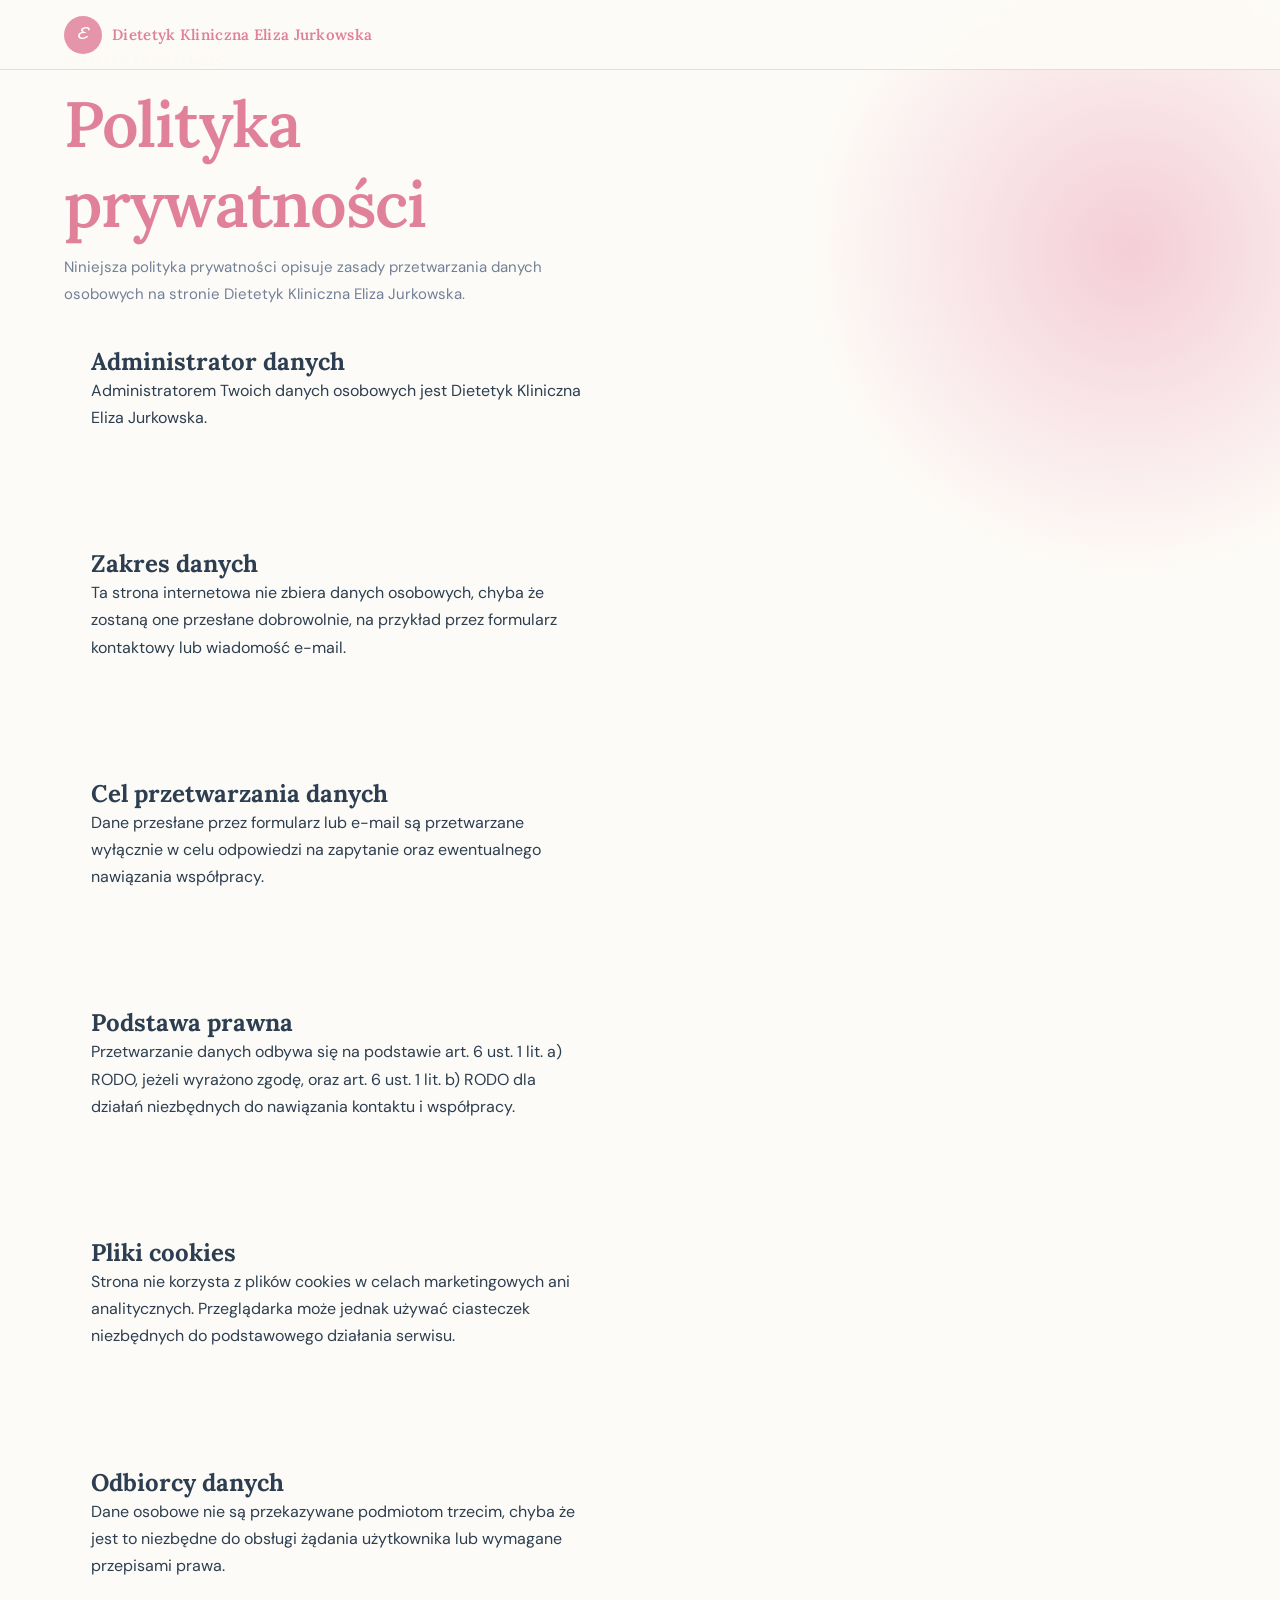
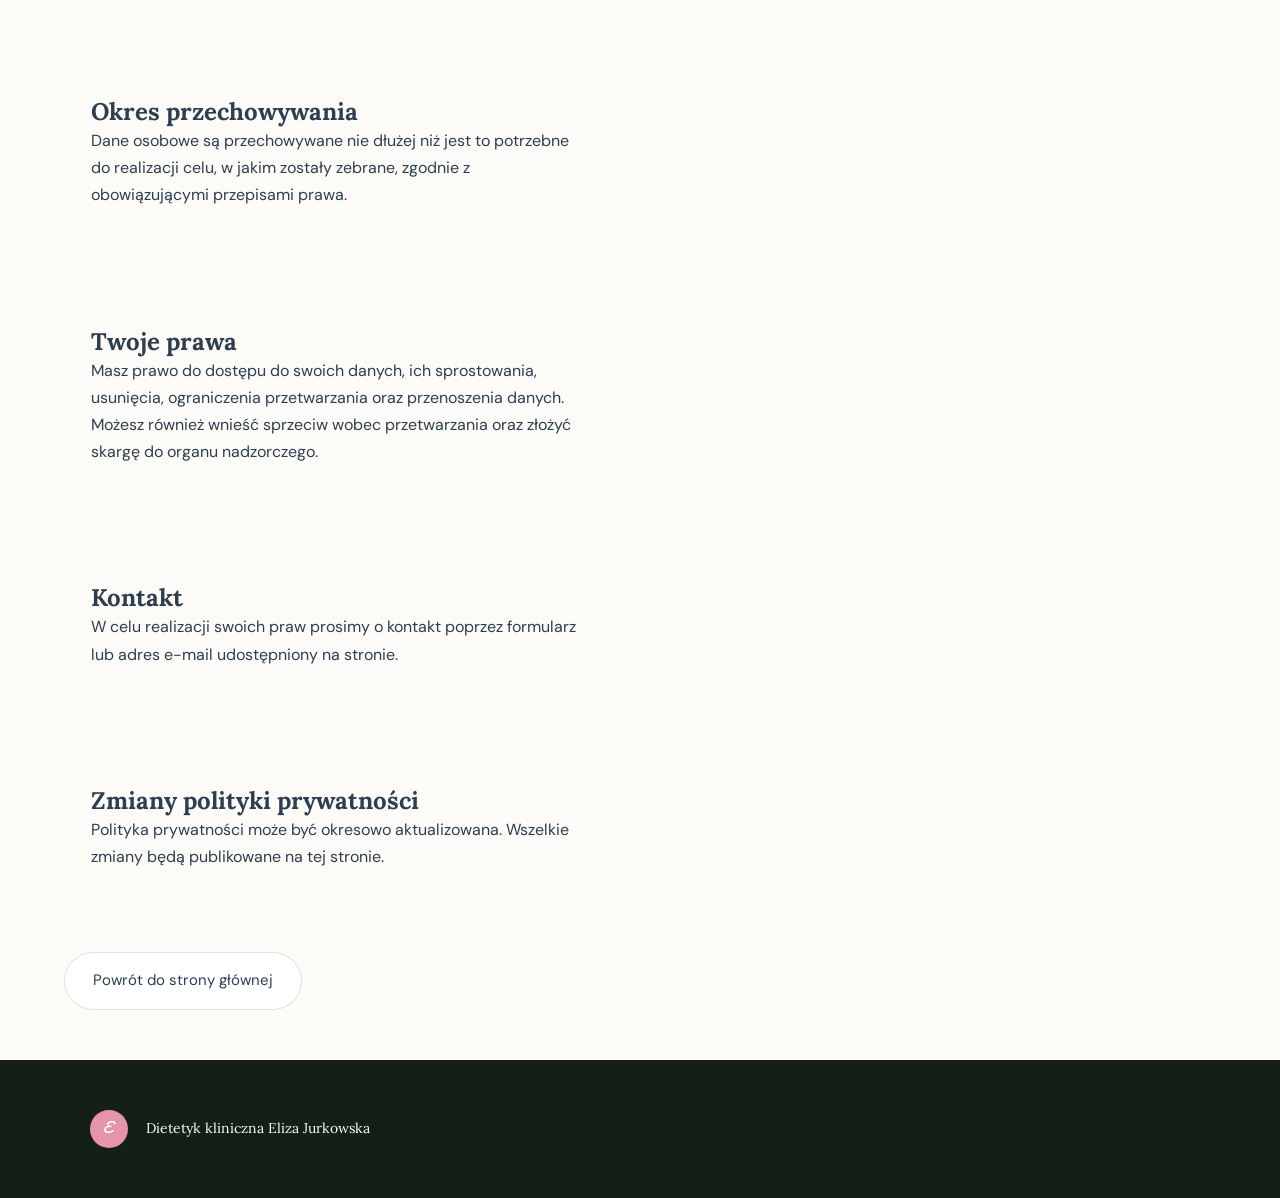
==== polityka-prywatnosci.html @ 7167eb33 "polityka prywatnosci" ====
<!DOCTYPE html>
<html lang="pl">
<head>
  <meta charset="UTF-8">
  <meta name="viewport" content="width=device-width, initial-scale=1.0">
  <title>Polityka prywatności | Dietetyk Kliniczna Eliza Jurkowska</title>
  <link rel="preconnect" href="https://fonts.googleapis.com">
  <link rel="preconnect" href="https://fonts.gstatic.com" crossorigin>
  <link href="https://fonts.googleapis.com/css2?family=Lora:ital,wght@0,400;0,500;0,600;0,700;1,400;1,600&family=DM+Sans:wght@300;400;500&display=swap" rel="stylesheet">
  <link href="https://fonts.googleapis.com/css2?family=Damion&family=Raleway:ital,wght@0,100..900;1,100..900&display=swap" rel="stylesheet">
  <link rel="stylesheet" href="styles.css">
  <style>
    main.hero {
      padding-top: 50px;
      padding-bottom: 50px;
    }
    main.hero section {
      padding: 50px 5%;
    }
    main.hero section:first-of-type {
      padding-top: 0;
    }
  </style>
</head>
<body>
  <nav>
    <a href="index.html" class="nav-logo">
      <div class="nav-logo-mark"><div class="nav-logo-mark-letter">E</div></div>
      <span class="nav-logo-text">Dietetyk Kliniczna Eliza Jurkowska</span>
    </a>
  </nav>

  <main class="hero" style="padding-top: 50px; padding-bottom: 50px; background: #fdfbf7;">
    <div class="hero-content" style="max-width: 900px; margin: 0 auto; text-align: left;">
      <p class="section-eyebrow">Polityka prywatności</p>
      <h1>Polityka prywatności</h1>
      <p class="hero-desc">Niniejsza polityka prywatności opisuje zasady przetwarzania danych osobowych na stronie Dietetyk Kliniczna Eliza Jurkowska.</p>

      <section style="margin-top: 40px;">
        <h2>Administrator danych</h2>
        <p>Administratorem Twoich danych osobowych jest Dietetyk Kliniczna Eliza Jurkowska.</p>
      </section>

      <section style="margin-top: 18px;">
        <h2>Zakres danych</h2>
        <p>Ta strona internetowa nie zbiera danych osobowych, chyba że zostaną one przesłane dobrowolnie, na przykład przez formularz kontaktowy lub wiadomość e-mail.</p>
      </section>

      <section style="margin-top: 18px;">
        <h2>Cel przetwarzania danych</h2>
        <p>Dane przesłane przez formularz lub e-mail są przetwarzane wyłącznie w celu odpowiedzi na zapytanie oraz ewentualnego nawiązania współpracy.</p>
      </section>

      <section style="margin-top: 18px;">
        <h2>Podstawa prawna</h2>
        <p>Przetwarzanie danych odbywa się na podstawie art. 6 ust. 1 lit. a) RODO, jeżeli wyrażono zgodę, oraz art. 6 ust. 1 lit. b) RODO dla działań niezbędnych do nawiązania kontaktu i współpracy.</p>
      </section>

      <section style="margin-top: 18px;">
        <h2>Pliki cookies</h2>
        <p>Strona nie korzysta z plików cookies w celach marketingowych ani analitycznych. Przeglądarka może jednak używać ciasteczek niezbędnych do podstawowego działania serwisu.</p>
      </section>

      <section style="margin-top: 18px;">
        <h2>Odbiorcy danych</h2>
        <p>Dane osobowe nie są przekazywane podmiotom trzecim, chyba że jest to niezbędne do obsługi żądania użytkownika lub wymagane przepisami prawa.</p>
      </section>

      <section style="margin-top: 18px;">
        <h2>Okres przechowywania</h2>
        <p>Dane osobowe są przechowywane nie dłużej niż jest to potrzebne do realizacji celu, w jakim zostały zebrane, zgodnie z obowiązującymi przepisami prawa.</p>
      </section>

      <section style="margin-top: 18px;">
        <h2>Twoje prawa</h2>
        <p>Masz prawo do dostępu do swoich danych, ich sprostowania, usunięcia, ograniczenia przetwarzania oraz przenoszenia danych. Możesz również wnieść sprzeciw wobec przetwarzania oraz złożyć skargę do organu nadzorczego.</p>
      </section>

      <section style="margin-top: 18px;">
        <h2>Kontakt</h2>
        <p>W celu realizacji swoich praw prosimy o kontakt poprzez formularz lub adres e-mail udostępniony na stronie.</p>
      </section>

      <section style="margin-top: 18px;">
        <h2>Zmiany polityki prywatności</h2>
        <p>Polityka prywatności może być okresowo aktualizowana. Wszelkie zmiany będą publikowane na tej stronie.</p>
      </section>

      <a href="index.html" class="btn-secondary" style="margin-top: 32px; display: inline-flex;">Powrót do strony głównej</a>
    </div>
  </main>

  <footer>
    <div class="footer-inner">
      <a href="index.html" class="footer-logo">
        <div class="nav-logo-mark"><div class="nav-logo-mark-letter">E</div></div>
        <span style="font-family: 'Lora', serif; font-size: 14px; margin-left: 8px;">Dietetyk kliniczna Eliza Jurkowska</span>
      </a>
    </div>
  </footer>
</body>
</html>
---- styles.css ----
*, *::before, *::after { box-sizing: border-box; margin: 0; padding: 0; }

  :root {
    --cream: #FDFBF7;
    --sage-light: #f5e9ec;
    --sage: #F4CED7;
    --sage-mid: #c99fa9;
    --bottle: #E694A9;
    --bottle-dark: #e08199;
    --charcoal: #2C3E50;
    --charcoal-light: #4A5568;
    --text-muted: #718096;
    --border: rgba(42,74,52,0.15);
    --white: #ffffff;
  }

  html { scroll-behavior: smooth; }

  body {
    font-family: 'DM Sans', sans-serif;
    background: var(--cream);
    color: var(--charcoal);
    font-size: 16px;
    line-height: 1.7;
    overflow-x: hidden;
  }

  h1, h2, h3, h4 {
    font-family: 'Lora', serif;
    line-height: 1.25;
  }

  /* NAV */
  nav {
    position: fixed;
    top: 0; left: 0; right: 0;
    z-index: 100;
    background: rgba(253,251,247,0.92);
    backdrop-filter: blur(12px);
    border-bottom: 1px solid var(--border);
    padding: 0 5%;
    height: 70px;
    display: flex;
    align-items: center;
    justify-content: space-between;
  }

  .nav-logo {
    display: flex;
    align-items: center;
    gap: 10px;
    text-decoration: none;
    color: var(--bottle-dark);
  }

  .nav-logo-mark {
    width: 38px;
    height: 38px;
    background: var(--bottle);
    border-radius: 50%;
    display: flex;
    align-items: center;
    justify-content: center;
    color: white;
    font-family: 'Damion', cursive;
    font-size: 16px;
    /* font-weight: 600; */
    letter-spacing: -0.5px;
    flex-shrink: 0;
  }

  .nav-logo-mark-letter {
        transform: translateX(-2px);
  }

  .nav-logo-text {
    font-family: 'Lora', serif;
    font-size: 15px;
    font-weight: 600;
    color: var(--bottle-dark);
    letter-spacing: 0.02em;
  }

  .nav-hamburger {
    display: none;
    flex-direction: column;
    gap: 5px;
    background: none;
    border: none;
    cursor: pointer;
    padding: 0;
    width: 24px;
    height: 24px;
  }

  .nav-hamburger span {
    width: 100%;
    height: 2px;
    background: var(--bottle-dark);
    border-radius: 2px;
    transition: all 0.3s ease;
  }

  .nav-hamburger.active span:nth-child(1) {
    transform: rotate(45deg) translateY(10px);
  }

  .nav-hamburger.active span:nth-child(2) {
    opacity: 0;
  }

  .nav-hamburger.active span:nth-child(3) {
    transform: rotate(-45deg) translateY(-10px);
  }

  .nav-links {
    display: flex;
    gap: 36px;
    list-style: none;
  }

  .nav-links a {
    text-decoration: none;
    color: var(--charcoal-light);
    font-size: 14px;
    font-weight: 400;
    letter-spacing: 0.02em;
    transition: color 0.2s;
  }

  .nav-links a:hover { color: var(--bottle); }

  .nav-cta {
    background: var(--bottle-dark);
    color: white !important;
    padding: 10px 22px;
    border-radius: 50px;
    font-size: 14px;
    font-weight: 500;
    text-decoration: none;
    transition: background 0.2s, transform 0.15s;
    letter-spacing: 0.02em;
  }

  .nav-cta:hover {
    background: var(--bottle);
    transform: translateY(-1px);
    color: white !important;
  }

  /* HERO */
  .hero {
    min-height: 100vh;
    display: grid;
    grid-template-columns: 1fr 1fr;
    align-items: center;
    padding: 100px 5% 60px;
    gap: 60px;
    position: relative;
    overflow: hidden;
  }

  .hero::before {
    content: '';
    position: absolute;
    top: -100px;
    right: -200px;
    width: 700px;
    height: 700px;
    background: radial-gradient(circle, #F4CED7 0%, transparent 65%);
    z-index: 0;
    pointer-events: none;
  }

  .hero-content {
    position: relative;
    z-index: 1;
  }

  .hero-badge {
    display: inline-flex;
    align-items: center;
    gap: 8px;
    background: #e8f0e6;
    color: var(--bottle);
    font-size: 13px;
    font-weight: 500;
    padding: 7px 14px;
    border-radius: 50px;
    margin-bottom: 28px;
    letter-spacing: 0.02em;
  }

  .hero-badge-dot {
    width: 7px;
    height: 7px;
    background: var(--sage-mid);
    border-radius: 50%;
    animation: pulse 2s infinite;
  }

  @keyframes pulse {
    0%, 100% { opacity: 1; transform: scale(1); }
    50% { opacity: 0.5; transform: scale(0.8); }
  }

  .hero h1 {
    font-size: clamp(42px, 5vw, 64px);
    color: var(--bottle-dark);
    font-weight: 600;
    margin-bottom: 10px;
    letter-spacing: -0.02em;
  }

  .hero h1 em {
    color: var(--sage-mid);
    font-style: italic;
    font-weight: 600;
  }

  .hero-subtitle {
    font-size: 17px;
    font-weight: 500;
    color: var(--charcoal);
    margin-bottom: 10px;
    line-height: 1.5;
  }

  .hero-desc {
    font-size: 15px;
    color: var(--text-muted);
    margin-bottom: 36px;
    max-width: 480px;
    line-height: 1.75;
  }

  .hero-tags {
    display: flex;
    gap: 8px;
    flex-wrap: wrap;
    margin-bottom: 36px;
  }

  .hero-tag {
    background: var(--white);
    border: 1px solid var(--border);
    color: var(--charcoal-light);
    font-size: 13px;
    padding: 5px 12px;
    border-radius: 50px;
    font-weight: 400;
  }

  .hero-buttons {
    display: flex;
    gap: 14px;
    flex-wrap: wrap;
  }

  .btn-primary {
    display: inline-flex;
    align-items: center;
    gap: 8px;
    background: var(--bottle);
    color: white;
    text-decoration: none;
    padding: 15px 30px;
    border-radius: 50px;
    font-size: 15px;
    font-weight: 500;
    transition: all 0.2s;
    letter-spacing: 0.01em;
  }

  .btn-primary:hover {
    background: var(--bottle-dark);
    transform: translateY(-2px);
    box-shadow: 0 8px 24px rgba(42,74,52,0.25);
  }

  .btn-primary svg { transition: transform 0.2s; }
  .btn-primary:hover svg { transform: translateX(3px); }

  .btn-secondary {
    display: inline-flex;
    align-items: center;
    background: transparent;
    color: var(--charcoal);
    text-decoration: none;
    padding: 15px 28px;
    border-radius: 50px;
    font-size: 15px;
    font-weight: 400;
    border: 1px solid var(--border);
    transition: all 0.2s;
    background: var(--white);
  }

  .btn-secondary:hover {
    border-color: var(--sage-mid);
    color: var(--bottle);
  }

  .hero-image-wrap {
    position: relative;
    z-index: 1;
    display: flex;
    justify-content: center;
  }

  .hero-photo-container {
    position: relative;
    width: 100%;
    max-width: 520px;
  }

  .hero-photo {
    width: 100%;
    border-radius: 24px;
    display: block;
    object-fit: cover;
    aspect-ratio: 4/5;
    filter: saturate(0.9);
  }

  .hero-photo-placeholder {
    width: 100%;
    aspect-ratio: 4/5;
    border-radius: 24px;
    background: linear-gradient(145deg, #d8e8d4, #c2d9bd);
    display: flex;
    flex-direction: column;
    align-items: center;
    justify-content: center;
    color: var(--bottle);
    gap: 12px;
  }

  .hero-photo-placeholder svg { opacity: 0.5; }

  .hero-photo-placeholder p {
    font-size: 13px;
    opacity: 0.6;
    font-family: 'DM Sans', sans-serif;
  }

  .hero-card {
    position: absolute;
    bottom: 28px;
    left: -28px;
    background: white;
    border-radius: 16px;
    padding: 14px 18px;
    display: flex;
    align-items: center;
    gap: 12px;
    box-shadow: 0 8px 32px rgba(0,0,0,0.10);
    min-width: 200px;
  }

  .hero-card-icon {
    width: 40px;
    height: 40px;
    background: #e8f0e6;
    border-radius: 10px;
    display: flex;
    align-items: center;
    justify-content: center;
    flex-shrink: 0;
  }

  .hero-card-icon svg { width: 20px; height: 20px; color: var(--bottle); }

  .hero-card-title {
    font-size: 13px;
    font-weight: 500;
    color: var(--charcoal);
    line-height: 1.3;
  }

  .hero-card-sub {
    font-size: 12px;
    color: var(--text-muted);
  }

  .hero-stats {
    position: absolute;
    bottom: 28px;
    left: -28px;
    background: var(--bottle-dark);
    color: white;
    border-radius: 16px;
    padding: 16px 20px;
    text-align: center;
    box-shadow: 0 8px 32px rgba(0,0,0,0.18);
  }

  .hero-stats-num {
    font-family: 'Lora', serif;
    font-size: 28px;
    font-weight: 600;
    line-height: 1;
  }

  .hero-stats-label {
    font-size: 11px;
    opacity: 0.7;
    margin-top: 4px;
    letter-spacing: 0.05em;
    text-transform: uppercase;
  }

  /* SECTION SHARED */
  section {
    padding: 100px 5%;
  }

  .section-eyebrow {
    font-size: 12px;
    font-weight: 500;
    letter-spacing: 0.12em;
    text-transform: uppercase;
    color: var(--sage-mid);
    margin-bottom: 14px;
  }

  .section-title {
    font-size: clamp(28px, 3.5vw, 44px);
    color: var(--bottle-dark);
    font-weight: 600;
    margin-bottom: 20px;
    letter-spacing: -0.02em;
    line-height: 1.2;
  }

  .section-lead {
    font-size: 17px;
    color: var(--charcoal-light);
    max-width: 560px;
    line-height: 1.7;
  }

  /* DIAGNOZA */
  .diagnoza {
    background: var(--sage-light);
  }

  .diagnoza-inner {
    max-width: 1100px;
    margin: 0 auto;
  }

  .diagnoza-header {
    text-align: center;
    margin-bottom: 60px;
  }

  .diagnoza-header .section-lead {
    margin: 0 auto;
  }

  .diagnoza-grid {
    display: grid;
    grid-template-columns: repeat(2, 1fr);
    gap: 20px;
  }

  .diagnoza-card {
    background: white;
    border-radius: 18px;
    padding: 28px 32px;
    display: flex;
    align-items: flex-start;
    gap: 18px;
    border: 1px solid rgba(42,74,52,0.08);
    transition: transform 0.2s, box-shadow 0.2s;
  }

  .diagnoza-card:hover {
    transform: translateY(-3px);
    box-shadow: 0 12px 36px rgba(42,74,52,0.10);
  }

  .diagnoza-icon {
    width: 44px;
    height: 44px;
    background: var(--sage);
    border-radius: 12px;
    display: flex;
    align-items: center;
    justify-content: center;
    flex-shrink: 0;
    font-size: 20px;
  }

  .diagnoza-icon img {
    width: 24px;
    height: 24px;
    display: block;
    filter: brightness(0) invert(1);
  }

  .diagnoza-card h3 {
    font-family: 'Lora', serif;
    font-size: 17px;
    font-weight: 600;
    color: var(--bottle-dark);
    margin-bottom: 6px;
    line-height: 1.35;
  }

  .diagnoza-card p {
    font-size: 14px;
    color: var(--text-muted);
    line-height: 1.65;
  }

  /* O MNIE */
  .omnie {
    background: var(--cream);
  }

  .omnie-inner {
    max-width: 1100px;
    margin: 0 auto;
    display: grid;
    grid-template-columns: 1fr 1.1fr;
    gap: 80px;
    align-items: center;
  }

  .omnie-image-wrap {
    position: relative;
  }

  .omnie-photo {
    width: 100%;
    border-radius: 20px;
    display: block;
    object-fit: cover;
    aspect-ratio: 3/4;
    filter: saturate(0.9);
  }

  .omnie-photo-placeholder {
    width: 100%;
    aspect-ratio: 3/4;
    border-radius: 20px;
    background: linear-gradient(145deg, #d8e8d4, #c2d9bd);
    display: flex;
    align-items: center;
    justify-content: center;
    color: var(--bottle);
    font-size: 13px;
    opacity: 0.7;
  }

  .omnie-accent {
    position: absolute;
    bottom: -20px;
    right: -20px;
    background: var(--bottle-dark);
    color: white;
    border-radius: 16px;
    padding: 20px 24px;
    text-align: center;
  }

  .omnie-accent-num {
    font-family: 'Lora', serif;
    font-size: 36px;
    font-weight: 700;
    line-height: 1;
  }

  .omnie-accent-text {
    font-size: 12px;
    opacity: 0.7;
    margin-top: 4px;
    text-transform: uppercase;
    letter-spacing: 0.06em;
  }

  .omnie-text blockquote {
    font-family: 'Lora', serif;
    font-size: 18px;
    font-style: italic;
    color: var(--bottle);
    border-left: 3px solid var(--sage-mid);
    padding-left: 20px;
    margin: 28px 0;
    line-height: 1.6;
  }

  .omnie-text p {
    font-size: 16px;
    color: var(--charcoal-light);
    margin-bottom: 18px;
    line-height: 1.75;
  }

  .omnie-stats {
    display: flex;
    gap: 32px;
    margin-top: 36px;
    flex-wrap: wrap;
  }

  .omnie-stat {
    display: flex;
    flex-direction: column;
    gap: 4px;
  }

  .omnie-stat-num {
    font-family: 'Lora', serif;
    font-size: 32px;
    font-weight: 600;
    color: var(--bottle-dark);
    line-height: 1;
  }

  .omnie-stat-label {
    font-size: 13px;
    color: var(--text-muted);
    max-width: 120px;
    line-height: 1.4;
  }

  /* METODA */
  .metoda {
    background: var(--bottle-dark);
    color: white;
  }

  .metoda .section-eyebrow { color: var(--sage); }
  .metoda .section-title { color: white; }
  .metoda .section-lead { color: rgba(255,255,255,0.65); }

  .metoda-inner {
    max-width: 1100px;
    margin: 0 auto;
  }

  .metoda-header {
    max-width: 600px;
    margin-bottom: 70px;
  }

  .metoda-steps {
    display: grid;
    grid-template-columns: repeat(4, 1fr);
    gap: 0;
    position: relative;
  }

  .metoda-steps::before {
    content: '';
    position: absolute;
    top: 38px;
    left: 10%;
    right: 10%;
    height: 1px;
    background: rgba(255,255,255,0.12);
    z-index: 0;
  }

  .metoda-step {
    position: relative;
    z-index: 1;
    padding: 0 20px;
    text-align: center;
  }

  .metoda-step:first-child { padding-left: 0; }
  .metoda-step:last-child { padding-right: 0; }

  .step-num {
    width: 76px;
    height: 76px;
    border-radius: 50%;
    background: rgba(255,255,255,0.06);
    border: 1px solid rgba(255,255,255,0.15);
    display: flex;
    align-items: center;
    justify-content: center;
    margin: 0 auto 24px;
    position: relative;
    font-size: 22px;
  }

  .step-num.active {
    background: var(--sage-mid);
    border-color: var(--sage-mid);
  }

  .step-label {
    position: absolute;
    top: -8px;
    right: -4px;
    background: var(--sage);
    color: white;
    font-size: 10px;
    font-weight: 600;
    padding: 2px 7px;
    border-radius: 20px;
    letter-spacing: 0.05em;
    text-transform: uppercase;
  }

  .metoda-step h3 {
    font-family: 'Lora', serif;
    font-size: 18px;
    font-weight: 600;
    color: white;
    margin-bottom: 10px;
  }

  .metoda-step p {
    font-size: 14px;
    color: rgba(255,255,255,0.55);
    line-height: 1.65;
  }

  /* OFERTA */
  .oferta {
    background: var(--cream);
  }

  .oferta-inner {
    max-width: 1100px;
    margin: 0 auto;
  }

  .oferta-header {
    text-align: center;
    margin-bottom: 60px;
  }

  .oferta-header .section-lead {
    margin: 0 auto;
  }

  .oferta-grid {
    display: grid;
    grid-template-columns: repeat(3, 1fr);
    gap: 24px;
    align-items: start;
  }

  .oferta-card {
    background: white;
    border-radius: 24px;
    padding: 36px 32px;
    border: 1px solid rgba(42,74,52,0.1);
    transition: all 0.2s;
  }

  .oferta-card:hover {
    transform: translateY(-4px);
    box-shadow: 0 16px 48px rgba(42,74,52,0.10);
  }

  .oferta-card.featured {
    background: var(--bottle-dark);
    color: white;
    border-color: var(--bottle-dark);
    /* transform: scale(1.03); */
  }

  .oferta-card.featured:hover {
    transform: scale(1.03) translateY(-4px);
  }

  .oferta-badge {
    display: inline-block;
    background: var(--sage);
    color: white;
    font-size: 11px;
    font-weight: 600;
    padding: 4px 12px;
    border-radius: 20px;
    letter-spacing: 0.07em;
    text-transform: uppercase;
    margin-bottom: 20px;
  }

  .oferta-title {
    font-family: 'Lora', serif;
    font-size: 22px;
    font-weight: 600;
    margin-bottom: 8px;
    color: var(--bottle-dark);
  }

  .oferta-card.featured .oferta-title { color: white; }

  .oferta-price {
    font-family: 'Lora', serif;
    font-size: 44px;
    font-weight: 700;
    color: var(--bottle-dark);
    line-height: 1;
    margin: 20px 0 6px;
  }

  .oferta-card.featured .oferta-price { color: white; }

  .oferta-price span {
    font-size: 18px;
    font-weight: 400;
    font-family: 'DM Sans', sans-serif;
    opacity: 0.6;
  }

  .oferta-desc {
    font-size: 14px;
    color: var(--text-muted);
    margin-bottom: 24px;
    line-height: 1.6;
  }

  .oferta-card.featured .oferta-desc { color: rgba(255,255,255,0.65); }

  .oferta-divider {
    height: 1px;
    background: rgba(42,74,52,0.1);
    margin-bottom: 24px;
  }

  .oferta-card.featured .oferta-divider { background: rgba(255,255,255,0.12); }

  .oferta-features {
    list-style: none;
    display: flex;
    flex-direction: column;
    gap: 10px;
    margin-bottom: 32px;
  }

  .oferta-features li {
    display: flex;
    align-items: flex-start;
    gap: 10px;
    font-size: 14px;
    color: var(--charcoal-light);
    line-height: 1.5;
  }

  .oferta-card.featured .oferta-features li { color: rgba(255,255,255,0.8); }

  .check-icon {
    width: 18px;
    height: 18px;
    background: var(--sage);
    border-radius: 50%;
    display: flex;
    align-items: center;
    justify-content: center;
    flex-shrink: 0;
    margin-top: 1px;
    color: var(--bottle);
    font-size: 10px;
  }

  .oferta-card.featured .check-icon {
    background: rgba(255,255,255,0.15);
    color: white;
  }

  .oferta-cta {
    display: block;
    text-align: center;
    padding: 14px 24px;
    border-radius: 50px;
    font-size: 15px;
    font-weight: 500;
    text-decoration: none;
    transition: all 0.2s;
    background: var(--bottle);
    color: white;
  }

  .oferta-cta:hover {
    background: var(--bottle-dark);
    transform: translateY(-1px);
  }

  .oferta-card.featured .oferta-cta {
    background: white;
    color: var(--bottle-dark);
  }

  .oferta-card.featured .oferta-cta:hover {
    background: #f0f0f0;
  }

  .oferta-note {
    text-align: center;
    margin-top: 32px;
    font-size: 14px;
    color: var(--text-muted);
  }

  /* OPINIE */
  .opinie {
    background: var(--sage-light);
  }

  .opinie-inner {
    max-width: 1100px;
    margin: 0 auto;
  }

  .opinie-header {
    text-align: center;
    margin-bottom: 60px;
  }

  .opinie-grid {
    display: grid;
    grid-template-columns: repeat(3, 1fr);
    gap: 24px;
  }

  .opinia-card {
    display: flex;
    flex-direction: column;
    min-height: 100%;
    background: white;
    border-radius: 20px;
    padding: 32px;
    border: 1px solid rgba(42,74,52,0.08);
    transition: transform 0.2s;
  }

  .opinia-card:hover {
    transform: translateY(-3px);
    box-shadow: 0 12px 36px rgba(42,74,52,0.10);
  }

  .opinia-tag {
    display: inline-block;
    width: 98px;
    height: 20px;
    margin-bottom: 16px;
    color: #00A085;
  }

  .opinia-text {
    font-family: 'Lora', serif;
    font-size: 16px;
    font-style: italic;
    color: var(--charcoal);
    line-height: 1.7;
    margin-bottom: 20px;
  }

  .opinia-author {
    display: flex;
    align-items: center;
    gap: 12px;
    margin-top: auto;
  }

  .opinia-avatar {
    width: 40px;
    height: 40px;
    border-radius: 50%;
    background: linear-gradient(135deg, #F4CED7, #E694A9);
    display: flex;
    align-items: center;
    justify-content: center;
    font-size: 14px;
    font-weight: 600;
    color: var(--bottle-dark);
    flex-shrink: 0;
  }

  .opinia-name {
    font-size: 14px;
    font-weight: 500;
    color: var(--charcoal);
  }

  .opinia-diag {
    font-size: 12px;
    color: var(--text-muted);
  }

  /* FAQ */
  .faq {
    background: var(--cream);
    max-width: 800px;
    margin: 0 auto;
  }

  .faq-inner {
    max-width: 780px;
    margin: 0 auto;
  }

  .faq-header {
    text-align: center;
    margin-bottom: 56px;
  }

  .faq-list {
    display: flex;
    flex-direction: column;
    gap: 0;
    border: 1px solid var(--border);
    border-radius: 20px;
    overflow: hidden;
  }

  .faq-item {
    border-bottom: 1px solid var(--border);
  }

  .faq-item:last-child { border-bottom: none; }

  .faq-q {
    padding: 22px 28px;
    display: flex;
    justify-content: space-between;
    align-items: center;
    cursor: pointer;
    font-size: 16px;
    font-weight: 500;
    color: var(--charcoal);
    gap: 16px;
    user-select: none;
    transition: background 0.15s;
    background: white;
  }

  .faq-q:hover { background: #fafafa; }

  .faq-q.open { background: #f8fbf7; }

  .faq-icon {
    width: 28px;
    height: 28px;
    border-radius: 50%;
    background: #F4CED7;
    display: flex;
    align-items: center;
    justify-content: center;
    color: var(--bottle);
    flex-shrink: 0;
    font-size: 18px;
    transition: transform 0.2s;
  }

  .faq-q.open .faq-icon { transform: rotate(45deg); }

  .faq-a {
    display: none;
    padding: 0 28px 22px;
    font-size: 15px;
    color: var(--charcoal-light);
    line-height: 1.75;
    background: var(--cream);
  }

  .faq-a.open { display: block; }

  /* CTA FINAL */
  .cta-final {
    background: var(--bottle-dark);
    text-align: center;
    padding: 100px 5%;
  }

  .cta-final .section-eyebrow { color: var(--sage); }
  .cta-final .section-title { color: white; }

  .cta-final p {
    font-size: 17px;
    color: rgba(255,255,255,0.65);
    max-width: 500px;
    margin: 0 auto 40px;
  }

  .cta-final .btn-primary {
    background: white;
    color: var(--bottle-dark);
    font-size: 16px;
    padding: 17px 36px;
  }

  .cta-final .btn-primary:hover {
    background: #f0f0f0;
    box-shadow: 0 8px 32px rgba(0,0,0,0.2);
  }

  /* FOOTER */
  footer {
    background: #141f18;
    padding: 50px 5%;
    color: rgba(255,255,255,0.5);
  }

  .footer-inner {
    max-width: 1100px;
    margin: 0 auto;
    display: flex;
    justify-content: space-between;
    align-items: center;
    flex-wrap: wrap;
    gap: 24px;
  }

  .footer-logo {
    display: flex;
    align-items: center;
    gap: 10px;
    text-decoration: none;
    color: white;
  }

  .footer-links {
    display: flex;
    gap: 28px;
    list-style: none;
  }

  .footer-links a {
    color: rgba(255,255,255,0.45);
    text-decoration: none;
    font-size: 13px;
    transition: color 0.2s;
  }

  .footer-links a:hover { color: rgba(255,255,255,0.8); }

  .footer-copy {
    font-size: 12px;
    color: rgba(255,255,255,0.3);
  }

  /* ANIMATIONS */
  @keyframes fadeInUp {
    from { opacity: 0; transform: translateY(24px); }
    to { opacity: 1; transform: translateY(0); }
  }

  .hero-content > * {
    animation: fadeInUp 0.7s ease both;
  }

  .hero-badge { animation-delay: 0.1s; }
  .hero h1 { animation-delay: 0.2s; }
  .hero-subtitle { animation-delay: 0.3s; }
  .hero-desc { animation-delay: 0.35s; }
  .hero-tags { animation-delay: 0.4s; }
  .hero-buttons { animation-delay: 0.45s; }
  .hero-image-wrap { animation: fadeInUp 0.8s 0.3s ease both; }

  /* RESPONSIVE */
  @media (max-width: 960px) {
    .hero {
      grid-template-columns: 1fr;
      padding-top: 120px;
      text-align: center;
    }

    .metoda-step {
        padding: 20px 20px;
    }

    .hero::before { display: none; }
    .hero-desc, .hero-tags, .hero-buttons { justify-content: center; }
    .hero-desc { margin-left: auto; margin-right: auto; }
    .hero-image-wrap { order: -1; max-width: 360px; margin: 0 auto; }
    .hero-stats { bottom: 16px; left: -14px; padding: 12px 16px; }
    .hero-stats-num { font-size: 22px; }
    .hero-card { left: -10px; }

    .diagnoza-grid { grid-template-columns: 1fr; }
    .omnie-inner { grid-template-columns: 1fr; gap: 40px; }
    .omnie-image-wrap { max-width: 380px; margin: 0 auto; }
    .metoda-steps { grid-template-columns: repeat(2, 1fr); }
    .metoda-steps::before { display: none; }
    .oferta-grid { grid-template-columns: 1fr; }
    .oferta-card.featured { transform: none; }
    .opinie-grid { grid-template-columns: 1fr; }
    .omnie-accent { bottom: 16px; right: -14px; padding: 14px 18px; }
    .omnie-accent-num { font-size: 28px; }
    .nav-hamburger { display: flex; }
    .nav-links { 
      position: absolute;
      top: 70px;
      left: 0;
      right: 0;
      flex-direction: column;
      background: rgba(253,251,247,0.98);
      backdrop-filter: blur(12px);
      border-bottom: 1px solid var(--border);
      max-height: 0;
      overflow: hidden;
      transition: max-height 0.3s ease;
      padding: 0;
    }
    .nav-links.active {
      max-height: 400px;
      padding: 16px 0;
    }
    .nav-links li {
      padding: 12px 5%;
      border-bottom: 1px solid rgba(0,0,0,0.05);
    }
    .nav-links li:last-child {
      border-bottom: none;
    }
    .nav-links a {
      display: block;
      color: var(--bottle-dark);
      text-decoration: none;
      font-size: 15px;
    }
    .nav-cta { display: none; }
    .footer-inner { flex-direction: column; text-align: center; }
    .footer-links { flex-wrap: wrap; justify-content: center; }
  }
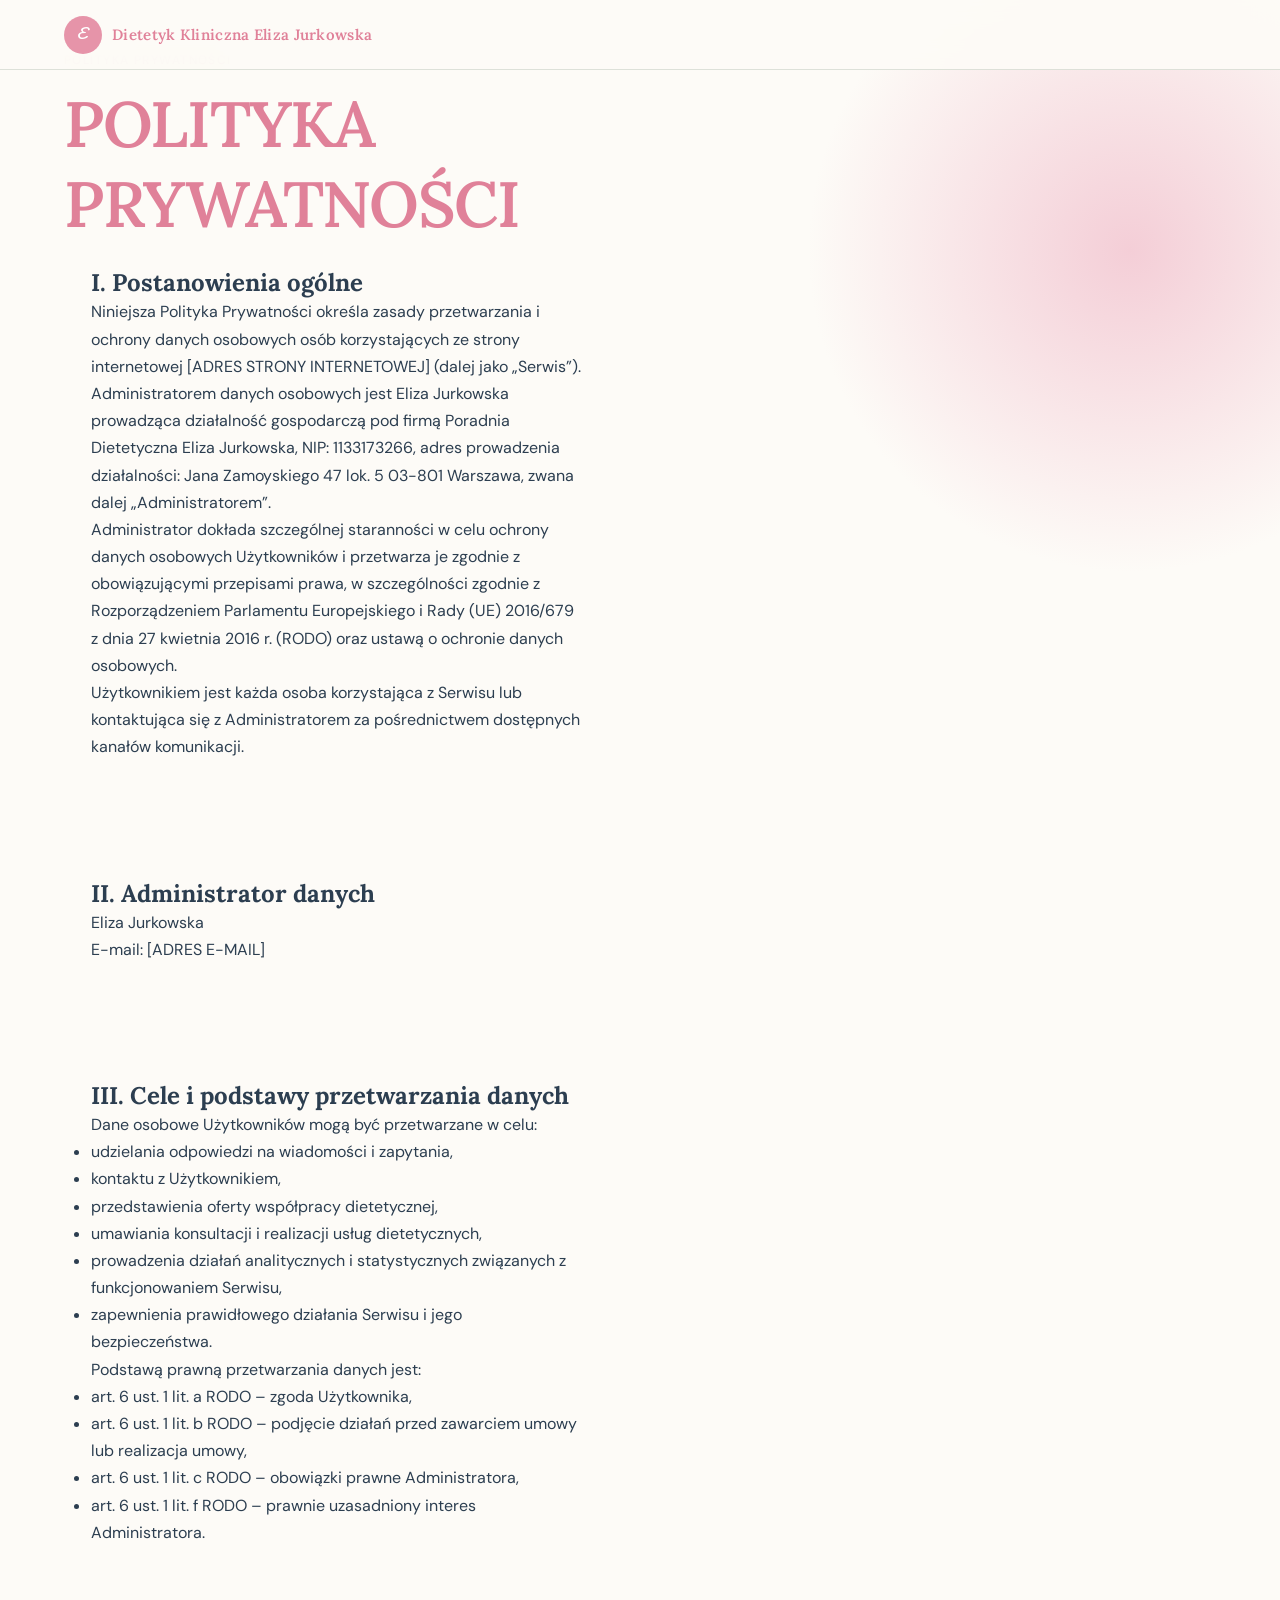
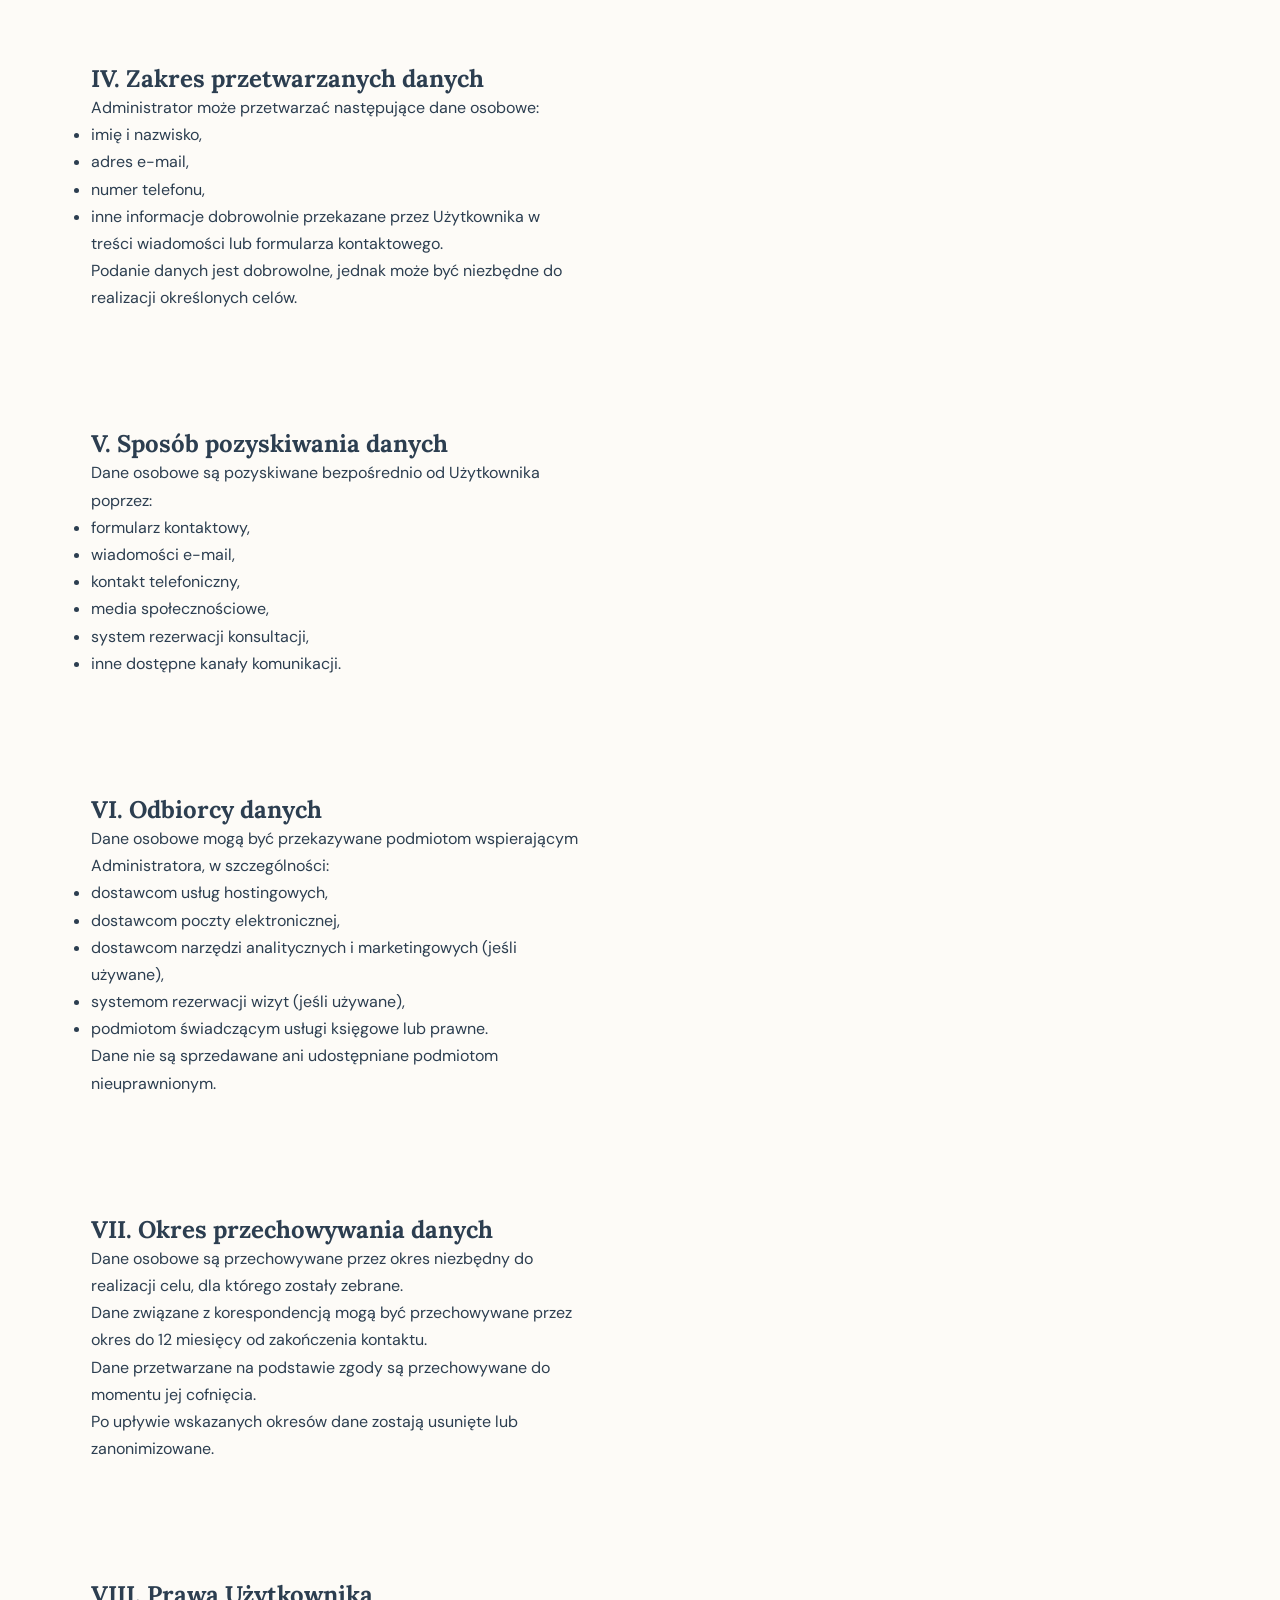
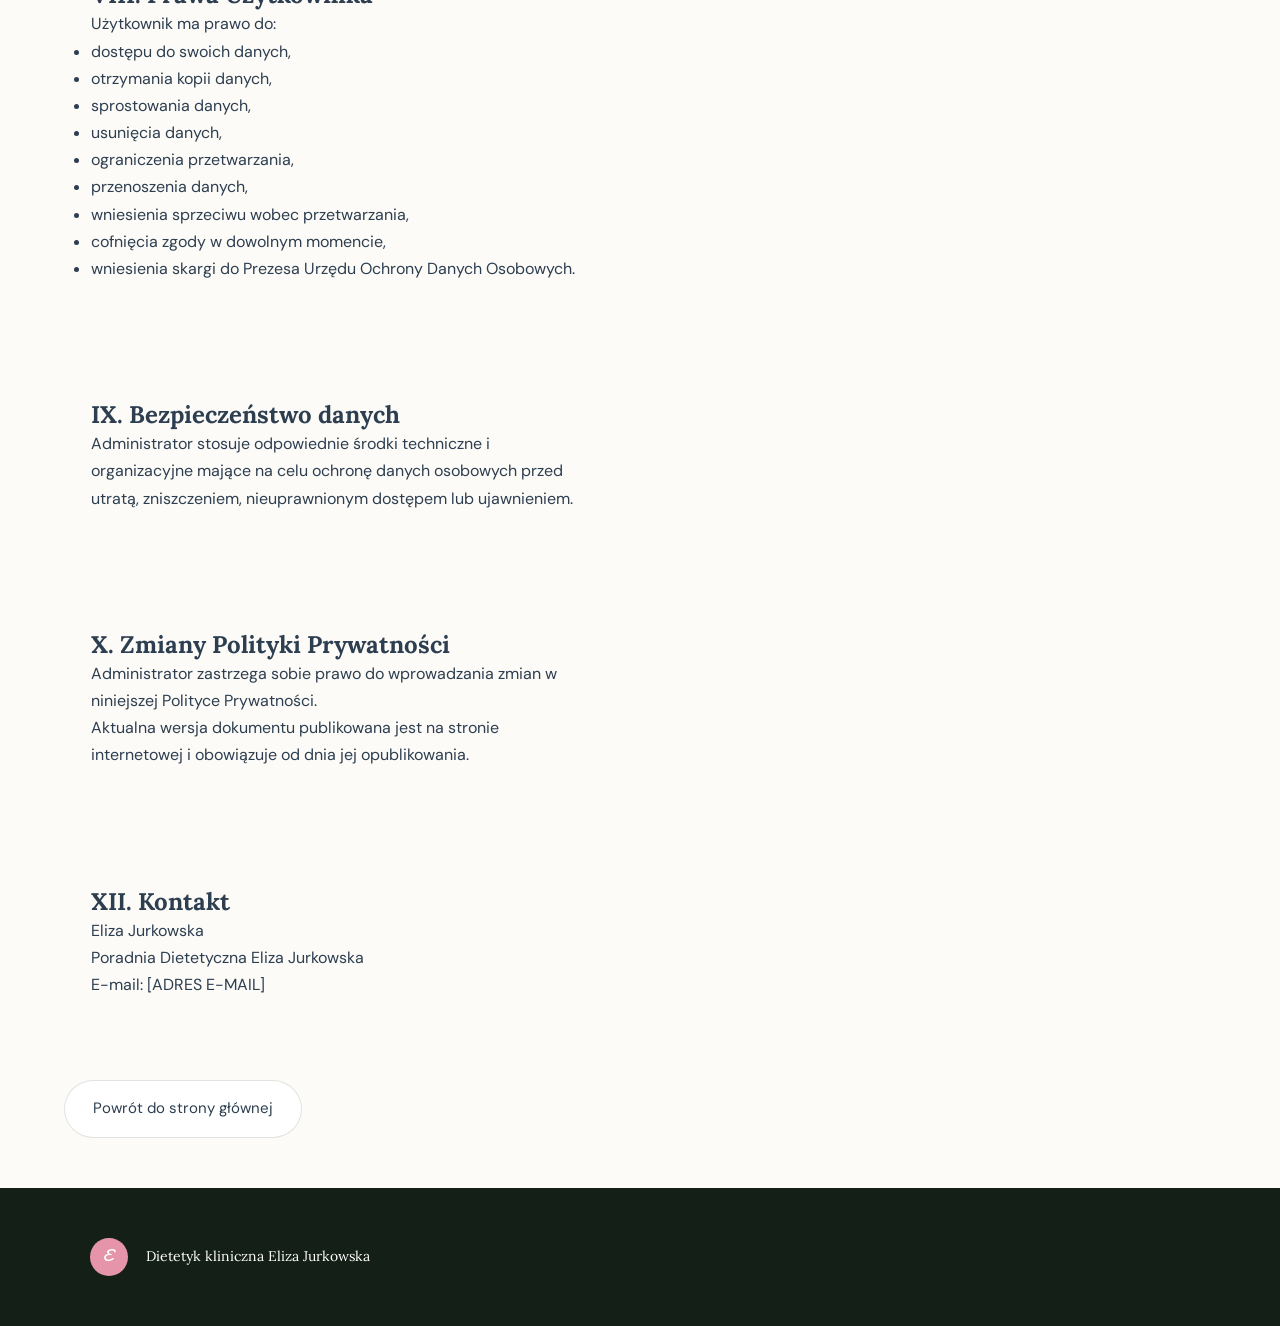
==== commit dd849485: "update polityki i karuzela ofert na mobilce" ====
--- a/polityka-prywatnosci.html
+++ b/polityka-prywatnosci.html
@@ -20,6 +20,9 @@
     main.hero section:first-of-type {
       padding-top: 0;
     }
+    .hero-content h1 {
+      margin-bottom: 24px;
+    }
   </style>
 </head>
 <body>
@@ -33,57 +36,120 @@
   <main class="hero" style="padding-top: 50px; padding-bottom: 50px; background: #fdfbf7;">
     <div class="hero-content" style="max-width: 900px; margin: 0 auto; text-align: left;">
       <p class="section-eyebrow">Polityka prywatności</p>
-      <h1>Polityka prywatności</h1>
-      <p class="hero-desc">Niniejsza polityka prywatności opisuje zasady przetwarzania danych osobowych na stronie Dietetyk Kliniczna Eliza Jurkowska.</p>
+      <h1>POLITYKA PRYWATNOŚCI</h1>
 
-      <section style="margin-top: 40px;">
-        <h2>Administrator danych</h2>
-        <p>Administratorem Twoich danych osobowych jest Dietetyk Kliniczna Eliza Jurkowska.</p>
+      <section style="margin-top: 24px;">
+        <h2>I. Postanowienia ogólne</h2>
+        <p>Niniejsza Polityka Prywatności określa zasady przetwarzania i ochrony danych osobowych osób korzystających ze strony internetowej [ADRES STRONY INTERNETOWEJ] (dalej jako „Serwis”).</p>
+        <p>Administratorem danych osobowych jest Eliza Jurkowska prowadząca działalność gospodarczą pod firmą Poradnia Dietetyczna Eliza Jurkowska, NIP: 1133173266, adres prowadzenia działalności: Jana Zamoyskiego 47 lok. 5 03-801 Warszawa, zwana dalej „Administratorem”.</p>
+        <p>Administrator dokłada szczególnej staranności w celu ochrony danych osobowych Użytkowników i przetwarza je zgodnie z obowiązującymi przepisami prawa, w szczególności zgodnie z Rozporządzeniem Parlamentu Europejskiego i Rady (UE) 2016/679 z dnia 27 kwietnia 2016 r. (RODO) oraz ustawą o ochronie danych osobowych.</p>
+        <p>Użytkownikiem jest każda osoba korzystająca z Serwisu lub kontaktująca się z Administratorem za pośrednictwem dostępnych kanałów komunikacji.</p>
       </section>
 
       <section style="margin-top: 18px;">
-        <h2>Zakres danych</h2>
-        <p>Ta strona internetowa nie zbiera danych osobowych, chyba że zostaną one przesłane dobrowolnie, na przykład przez formularz kontaktowy lub wiadomość e-mail.</p>
+        <h2>II. Administrator danych</h2>
+        <p>Eliza Jurkowska</p>
+        <p>E-mail: [ADRES E-MAIL]</p>
       </section>
 
       <section style="margin-top: 18px;">
-        <h2>Cel przetwarzania danych</h2>
-        <p>Dane przesłane przez formularz lub e-mail są przetwarzane wyłącznie w celu odpowiedzi na zapytanie oraz ewentualnego nawiązania współpracy.</p>
+        <h2>III. Cele i podstawy przetwarzania danych</h2>
+        <p>Dane osobowe Użytkowników mogą być przetwarzane w celu:</p>
+        <ul>
+          <li>udzielania odpowiedzi na wiadomości i zapytania,</li>
+          <li>kontaktu z Użytkownikiem,</li>
+          <li>przedstawienia oferty współpracy dietetycznej,</li>
+          <li>umawiania konsultacji i realizacji usług dietetycznych,</li>
+          <li>prowadzenia działań analitycznych i statystycznych związanych z funkcjonowaniem Serwisu,</li>
+          <li>zapewnienia prawidłowego działania Serwisu i jego bezpieczeństwa.</li>
+        </ul>
+        <p>Podstawą prawną przetwarzania danych jest:</p>
+        <ul>
+          <li>art. 6 ust. 1 lit. a RODO – zgoda Użytkownika,</li>
+          <li>art. 6 ust. 1 lit. b RODO – podjęcie działań przed zawarciem umowy lub realizacja umowy,</li>
+          <li>art. 6 ust. 1 lit. c RODO – obowiązki prawne Administratora,</li>
+          <li>art. 6 ust. 1 lit. f RODO – prawnie uzasadniony interes Administratora.</li>
+        </ul>
       </section>
 
       <section style="margin-top: 18px;">
-        <h2>Podstawa prawna</h2>
-        <p>Przetwarzanie danych odbywa się na podstawie art. 6 ust. 1 lit. a) RODO, jeżeli wyrażono zgodę, oraz art. 6 ust. 1 lit. b) RODO dla działań niezbędnych do nawiązania kontaktu i współpracy.</p>
+        <h2>IV. Zakres przetwarzanych danych</h2>
+        <p>Administrator może przetwarzać następujące dane osobowe:</p>
+        <ul>
+          <li>imię i nazwisko,</li>
+          <li>adres e-mail,</li>
+          <li>numer telefonu,</li>
+          <li>inne informacje dobrowolnie przekazane przez Użytkownika w treści wiadomości lub formularza kontaktowego.</li>
+        </ul>
+        <p>Podanie danych jest dobrowolne, jednak może być niezbędne do realizacji określonych celów.</p>
       </section>
 
       <section style="margin-top: 18px;">
-        <h2>Pliki cookies</h2>
-        <p>Strona nie korzysta z plików cookies w celach marketingowych ani analitycznych. Przeglądarka może jednak używać ciasteczek niezbędnych do podstawowego działania serwisu.</p>
+        <h2>V. Sposób pozyskiwania danych</h2>
+        <p>Dane osobowe są pozyskiwane bezpośrednio od Użytkownika poprzez:</p>
+        <ul>
+          <li>formularz kontaktowy,</li>
+          <li>wiadomości e-mail,</li>
+          <li>kontakt telefoniczny,</li>
+          <li>media społecznościowe,</li>
+          <li>system rezerwacji konsultacji,</li>
+          <li>inne dostępne kanały komunikacji.</li>
+        </ul>
       </section>
 
       <section style="margin-top: 18px;">
-        <h2>Odbiorcy danych</h2>
-        <p>Dane osobowe nie są przekazywane podmiotom trzecim, chyba że jest to niezbędne do obsługi żądania użytkownika lub wymagane przepisami prawa.</p>
+        <h2>VI. Odbiorcy danych</h2>
+        <p>Dane osobowe mogą być przekazywane podmiotom wspierającym Administratora, w szczególności:</p>
+        <ul>
+          <li>dostawcom usług hostingowych,</li>
+          <li>dostawcom poczty elektronicznej,</li>
+          <li>dostawcom narzędzi analitycznych i marketingowych (jeśli używane),</li>
+          <li>systemom rezerwacji wizyt (jeśli używane),</li>
+          <li>podmiotom świadczącym usługi księgowe lub prawne.</li>
+        </ul>
+        <p>Dane nie są sprzedawane ani udostępniane podmiotom nieuprawnionym.</p>
       </section>
 
       <section style="margin-top: 18px;">
-        <h2>Okres przechowywania</h2>
-        <p>Dane osobowe są przechowywane nie dłużej niż jest to potrzebne do realizacji celu, w jakim zostały zebrane, zgodnie z obowiązującymi przepisami prawa.</p>
+        <h2>VII. Okres przechowywania danych</h2>
+        <p>Dane osobowe są przechowywane przez okres niezbędny do realizacji celu, dla którego zostały zebrane.</p>
+        <p>Dane związane z korespondencją mogą być przechowywane przez okres do 12 miesięcy od zakończenia kontaktu.</p>
+        <p>Dane przetwarzane na podstawie zgody są przechowywane do momentu jej cofnięcia.</p>
+        <p>Po upływie wskazanych okresów dane zostają usunięte lub zanonimizowane.</p>
       </section>
 
       <section style="margin-top: 18px;">
-        <h2>Twoje prawa</h2>
-        <p>Masz prawo do dostępu do swoich danych, ich sprostowania, usunięcia, ograniczenia przetwarzania oraz przenoszenia danych. Możesz również wnieść sprzeciw wobec przetwarzania oraz złożyć skargę do organu nadzorczego.</p>
+        <h2>VIII. Prawa Użytkownika</h2>
+        <p>Użytkownik ma prawo do:</p>
+        <ul>
+          <li>dostępu do swoich danych,</li>
+          <li>otrzymania kopii danych,</li>
+          <li>sprostowania danych,</li>
+          <li>usunięcia danych,</li>
+          <li>ograniczenia przetwarzania,</li>
+          <li>przenoszenia danych,</li>
+          <li>wniesienia sprzeciwu wobec przetwarzania,</li>
+          <li>cofnięcia zgody w dowolnym momencie,</li>
+          <li>wniesienia skargi do Prezesa Urzędu Ochrony Danych Osobowych.</li>
+        </ul>
       </section>
 
       <section style="margin-top: 18px;">
-        <h2>Kontakt</h2>
-        <p>W celu realizacji swoich praw prosimy o kontakt poprzez formularz lub adres e-mail udostępniony na stronie.</p>
+        <h2>IX. Bezpieczeństwo danych</h2>
+        <p>Administrator stosuje odpowiednie środki techniczne i organizacyjne mające na celu ochronę danych osobowych przed utratą, zniszczeniem, nieuprawnionym dostępem lub ujawnieniem.</p>
       </section>
 
       <section style="margin-top: 18px;">
-        <h2>Zmiany polityki prywatności</h2>
-        <p>Polityka prywatności może być okresowo aktualizowana. Wszelkie zmiany będą publikowane na tej stronie.</p>
+        <h2>X. Zmiany Polityki Prywatności</h2>
+        <p>Administrator zastrzega sobie prawo do wprowadzania zmian w niniejszej Polityce Prywatności.</p>
+        <p>Aktualna wersja dokumentu publikowana jest na stronie internetowej i obowiązuje od dnia jej opublikowania.</p>
+      </section>
+
+      <section style="margin-top: 18px;">
+        <h2>XII. Kontakt</h2>
+        <p>Eliza Jurkowska</p>
+        <p>Poradnia Dietetyczna Eliza Jurkowska</p>
+        <p>E-mail: [ADRES E-MAIL]</p>
       </section>
 
       <a href="index.html" class="btn-secondary" style="margin-top: 32px; display: inline-flex;">Powrót do strony głównej</a>
--- a/styles.css
+++ b/styles.css
@@ -1183,7 +1183,31 @@
     .omnie-image-wrap { max-width: 380px; margin: 0 auto; }
     .metoda-steps { grid-template-columns: repeat(2, 1fr); }
     .metoda-steps::before { display: none; }
-    .oferta-grid { grid-template-columns: 1fr; }
+
+    .oferta-grid {
+      display: flex;
+      overflow-x: auto;
+      scroll-snap-type: x mandatory;
+      -webkit-overflow-scrolling: touch;
+      gap: 16px;
+      padding: 8px 6px 12px;
+      scrollbar-width: none;
+      scroll-padding-inline: 12px;
+    }
+
+    .oferta-grid::-webkit-scrollbar {
+      display: none;
+    }
+
+    .oferta-card {
+      flex: 0 0 82%;
+      min-width: 82%;
+      max-width: 82%;
+      scroll-snap-align: center;
+      scroll-margin-inline: 12px;
+      box-sizing: border-box;
+    }
+
     .oferta-card.featured { transform: none; }
     .opinie-grid { grid-template-columns: 1fr; }
     .omnie-accent { bottom: 16px; right: -14px; padding: 14px 18px; }
